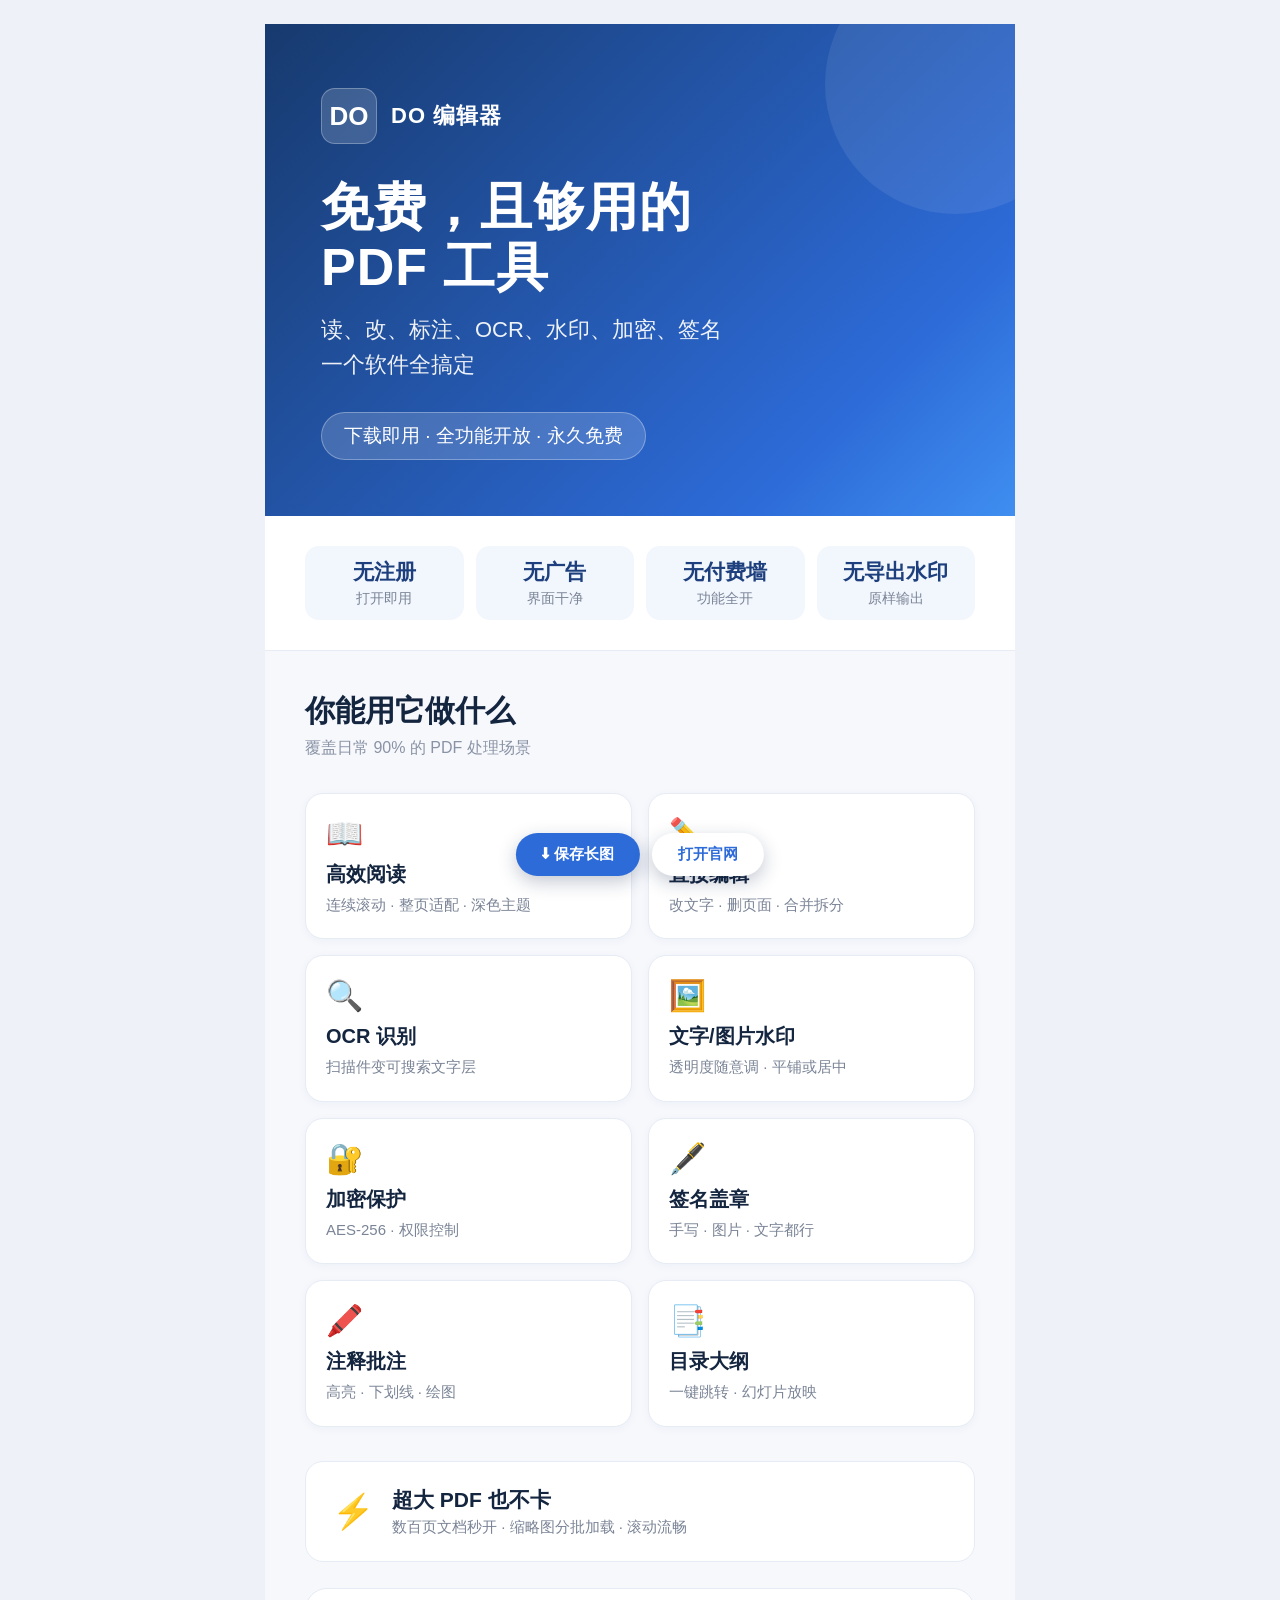
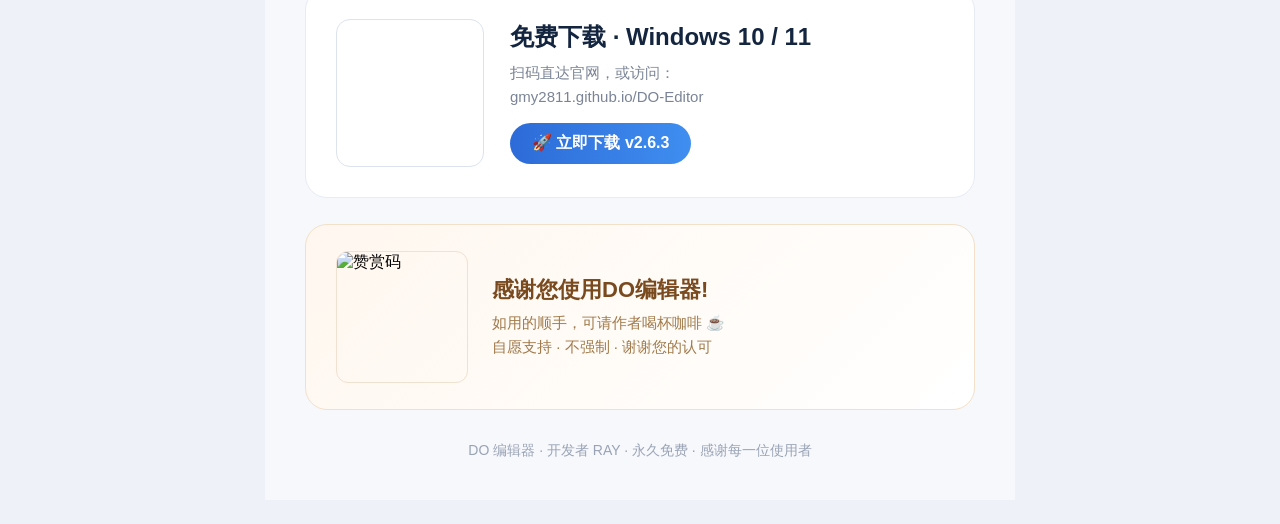
==== promo.html @ 1bd0fe95 "feat(v2.6.4): image edit opacity-only with live page preview, combobox in-frame arrow, i18n fixes" ====
<!DOCTYPE html>
<html lang="zh-CN">
<head>
<meta charset="UTF-8">
<meta name="viewport" content="width=device-width, initial-scale=1.0">
<title>DO编辑器 · 宣传长图</title>
<style>
  * { margin: 0; padding: 0; box-sizing: border-box; -webkit-print-color-adjust: exact; print-color-adjust: exact; }
  body {
    font-family: "Segoe UI", "Microsoft YaHei", "PingFang SC", sans-serif;
    background: #eef1f7;
    display: flex; justify-content: center; padding: 24px 0;
  }
  #canvas {
    width: 750px; min-height: 2000px; background: #f6f8fc;
    position: relative; overflow: hidden;
  }
  /* 顶部装饰 */
  .hero {
    background: linear-gradient(135deg, #173a6e 0%, #2d6bd8 78%, #3f8ef0 100%);
    padding: 64px 56px 56px; color: #fff; position: relative;
  }
  .hero::after {
    content: ""; position: absolute; right: -70px; top: -70px;
    width: 260px; height: 260px; border-radius: 50%;
    background: rgba(255,255,255,0.08);
  }
  .hero .logo-row { display: flex; align-items: center; gap: 14px; margin-bottom: 34px; }
  .hero .logo-badge {
    width: 56px; height: 56px; border-radius: 14px;
    background: rgba(255,255,255,0.16); border: 1px solid rgba(255,255,255,0.28);
    display: flex; align-items: center; justify-content: center;
    font-size: 26px; font-weight: 700; color: #fff;
  }
  .hero h1 { font-size: 52px; font-weight: 700; letter-spacing: 1px; line-height: 1.15; }
  .hero .sub { font-size: 22px; margin-top: 14px; opacity: 0.92; line-height: 1.6; }
  .hero .tagline { margin-top: 30px; display: inline-block; background: rgba(255,255,255,0.16); border: 1px solid rgba(255,255,255,0.3); padding: 10px 22px; border-radius: 40px; font-size: 19px; }
  /* 免费承诺 */
  .badges { display: flex; justify-content: space-between; padding: 30px 40px; gap: 12px; background: #fff; border-bottom: 1px solid #e6ebf4; }
  .badge { flex: 1; text-align: center; padding: 12px 4px; background: #f2f6fd; border-radius: 14px; }
  .badge .t { font-size: 21px; font-weight: 600; color: #1d3f7d; }
  .badge .s { font-size: 14px; color: #7a8496; margin-top: 4px; }
  /* 区块标题 */
  .section { padding: 40px 40px 8px; }
  .section-title { font-size: 30px; font-weight: 700; color: #14253f; }
  .section-sub { font-size: 16px; color: #8a93a5; margin-top: 6px; }
  /* 功能网格 */
  .grid { display: grid; grid-template-columns: 1fr 1fr; gap: 16px; padding: 26px 40px 8px; }
  .feature { background: #fff; border: 1px solid #e6ebf4; border-radius: 18px; padding: 22px 20px; box-shadow: 0 2px 10px rgba(30,60,120,0.04); }
  .feature .ic { font-size: 30px; }
  .feature .n { font-size: 20px; font-weight: 600; color: #14253f; margin-top: 10px; }
  .feature .d { font-size: 15px; color: #7a8496; margin-top: 6px; line-height: 1.5; }
  /* 性能条 */
  .perf { margin: 26px 40px; background: #fff; border: 1px solid #e6ebf4; border-radius: 18px; padding: 24px 26px; display: flex; align-items: center; gap: 18px; }
  .perf .ic { font-size: 34px; }
  .perf .n { font-size: 21px; font-weight: 600; color: #14253f; }
  .perf .d { font-size: 15px; color: #7a8496; margin-top: 4px; }
  /* 下载卡 */
  .download { margin: 14px 40px; background: #fff; border: 1px solid #e6ebf4; border-radius: 22px; padding: 30px; display: flex; align-items: center; gap: 26px; }
  .download .qr-box { width: 148px; height: 148px; background: #fff; border: 1px solid #dce3ee; border-radius: 14px; display: flex; align-items: center; justify-content: center; flex-shrink: 0; }
  .download .info { flex: 1; }
  .download .info .t { font-size: 24px; font-weight: 700; color: #14253f; }
  .download .info .d { font-size: 15px; color: #7a8496; margin-top: 8px; line-height: 1.6; }
  .download .info .btn { display: inline-block; margin-top: 14px; background: linear-gradient(90deg,#2d6bd8,#3f8ef0); color: #fff; font-size: 16px; font-weight: 600; padding: 10px 22px; border-radius: 26px; }
  /* 赞赏 */
  .reward { margin: 26px 40px 10px; background: linear-gradient(135deg,#fff7ef,#fff); border: 1px solid #f3e0c8; border-radius: 22px; padding: 26px 30px; display: flex; align-items: center; gap: 24px; }
  .reward .qr { width: 132px; height: 132px; border: 1px solid #efe2d0; border-radius: 12px; flex-shrink: 0; overflow: hidden; }
  .reward .qr img { width: 100%; height: 100%; object-fit: cover; }
  .reward .info .t { font-size: 22px; font-weight: 700; color: #7a4a1f; }
  .reward .info .d { font-size: 15px; color: #a07a4a; margin-top: 6px; line-height: 1.6; }
  /* 脚注 */
  .foot { text-align: center; padding: 22px 40px 40px; font-size: 14px; color: #9aa3b5; }
  .toolbar { position: fixed; bottom: 24px; left: 50%; transform: translateX(-50%); display: flex; gap: 12px; z-index: 99; }
  .toolbar button { border: none; cursor: pointer; font-size: 15px; font-weight: 600; padding: 12px 26px; border-radius: 30px; box-shadow: 0 6px 18px rgba(20,40,80,0.25); }
  .btn-png { background: #2d6bd8; color: #fff; }
  .btn-link { background: #fff; color: #2d6bd8; }
</style>
</head>
<body>
  <div id="canvas">
    <!-- Hero -->
    <div class="hero">
      <div class="logo-row">
        <div class="logo-badge">DO</div>
        <div style="font-size:22px;font-weight:600;letter-spacing:1px;">DO 编辑器</div>
      </div>
      <h1>免费，且够用的<br>PDF 工具</h1>
      <div class="sub">读、改、标注、OCR、水印、加密、签名<br>一个软件全搞定</div>
      <div class="tagline">下载即用 · 全功能开放 · 永久免费</div>
    </div>

    <!-- 免费承诺 -->
    <div class="badges">
      <div class="badge"><div class="t">无注册</div><div class="s">打开即用</div></div>
      <div class="badge"><div class="t">无广告</div><div class="s">界面干净</div></div>
      <div class="badge"><div class="t">无付费墙</div><div class="s">功能全开</div></div>
      <div class="badge"><div class="t">无导出水印</div><div class="s">原样输出</div></div>
    </div>

    <!-- 功能 -->
    <div class="section">
      <div class="section-title">你能用它做什么</div>
      <div class="section-sub">覆盖日常 90% 的 PDF 处理场景</div>
    </div>
    <div class="grid">
      <div class="feature"><div class="ic">📖</div><div class="n">高效阅读</div><div class="d">连续滚动 · 整页适配 · 深色主题</div></div>
      <div class="feature"><div class="ic">✏️</div><div class="n">直接编辑</div><div class="d">改文字 · 删页面 · 合并拆分</div></div>
      <div class="feature"><div class="ic">🔍</div><div class="n">OCR 识别</div><div class="d">扫描件变可搜索文字层</div></div>
      <div class="feature"><div class="ic">🖼️</div><div class="n">文字/图片水印</div><div class="d">透明度随意调 · 平铺或居中</div></div>
      <div class="feature"><div class="ic">🔐</div><div class="n">加密保护</div><div class="d">AES-256 · 权限控制</div></div>
      <div class="feature"><div class="ic">🖋️</div><div class="n">签名盖章</div><div class="d">手写 · 图片 · 文字都行</div></div>
      <div class="feature"><div class="ic">🖍️</div><div class="n">注释批注</div><div class="d">高亮 · 下划线 · 绘图</div></div>
      <div class="feature"><div class="ic">📑</div><div class="n">目录大纲</div><div class="d">一键跳转 · 幻灯片放映</div></div>
    </div>

    <!-- 性能 -->
    <div class="perf">
      <div class="ic">⚡</div>
      <div>
        <div class="n">超大 PDF 也不卡</div>
        <div class="d">数百页文档秒开 · 缩略图分批加载 · 滚动流畅</div>
      </div>
    </div>

    <!-- 下载 -->
    <div class="download">
      <div class="qr-box" id="qrcode"></div>
      <div class="info">
        <div class="t">免费下载 · Windows 10 / 11</div>
        <div class="d">扫码直达官网，或访问：<br>gmy2811.github.io/DO-Editor</div>
        <div class="btn">🚀 立即下载 v2.6.3</div>
      </div>
    </div>

    <!-- 赞赏 -->
    <div class="reward">
      <div class="qr"><img src="assets/reward_qr.png" alt="赞赏码"></div>
      <div class="info">
        <div class="t">感谢您使用DO编辑器!</div>
        <div class="d">如用的顺手，可请作者喝杯咖啡 ☕<br>自愿支持 · 不强制 · 谢谢您的认可</div>
      </div>
    </div>

    <div class="foot">DO 编辑器 · 开发者 RAY · 永久免费 · 感谢每一位使用者</div>
  </div>

  <div class="toolbar">
    <button class="btn-png" onclick="exportPNG()">⬇ 保存长图</button>
    <button class="btn-link" onclick="window.open('https://gmy2811.github.io/DO-Editor/','_blank')">打开官网</button>
  </div>

  <script src="https://cdn.jsdelivr.net/npm/qrcodejs@1.0.0/qrcode.min.js"></script>
  <script src="https://cdnjs.cloudflare.com/ajax/libs/html2canvas/1.4.1/html2canvas.min.js"></script>
  <script>
    new QRCode(document.getElementById("qrcode"), {
      text: "https://gmy2811.github.io/DO-Editor/",
      width: 132, height: 132,
      colorDark: "#14253f", colorLight: "#ffffff"
    });
    function exportPNG() {
      var btn = document.querySelector(".btn-png");
      btn.textContent = "⏳ 生成中…";
      html2canvas(document.getElementById("canvas"), { scale: 2, useCORS: true, backgroundColor: "#f6f8fc" })
        .then(function (canvas) {
          var a = document.createElement("a");
          a.download = "DO编辑器-免费PDF工具.png";
          a.href = canvas.toDataURL("image/png");
          a.click();
          btn.textContent = "✅ 已保存";
          setTimeout(function(){ btn.textContent = "⬇ 保存长图"; }, 3000);
        })
        .catch(function (e) { alert("导出失败：" + e); btn.textContent = "⬇ 保存长图"; });
    }
  </script>
</body>
</html>
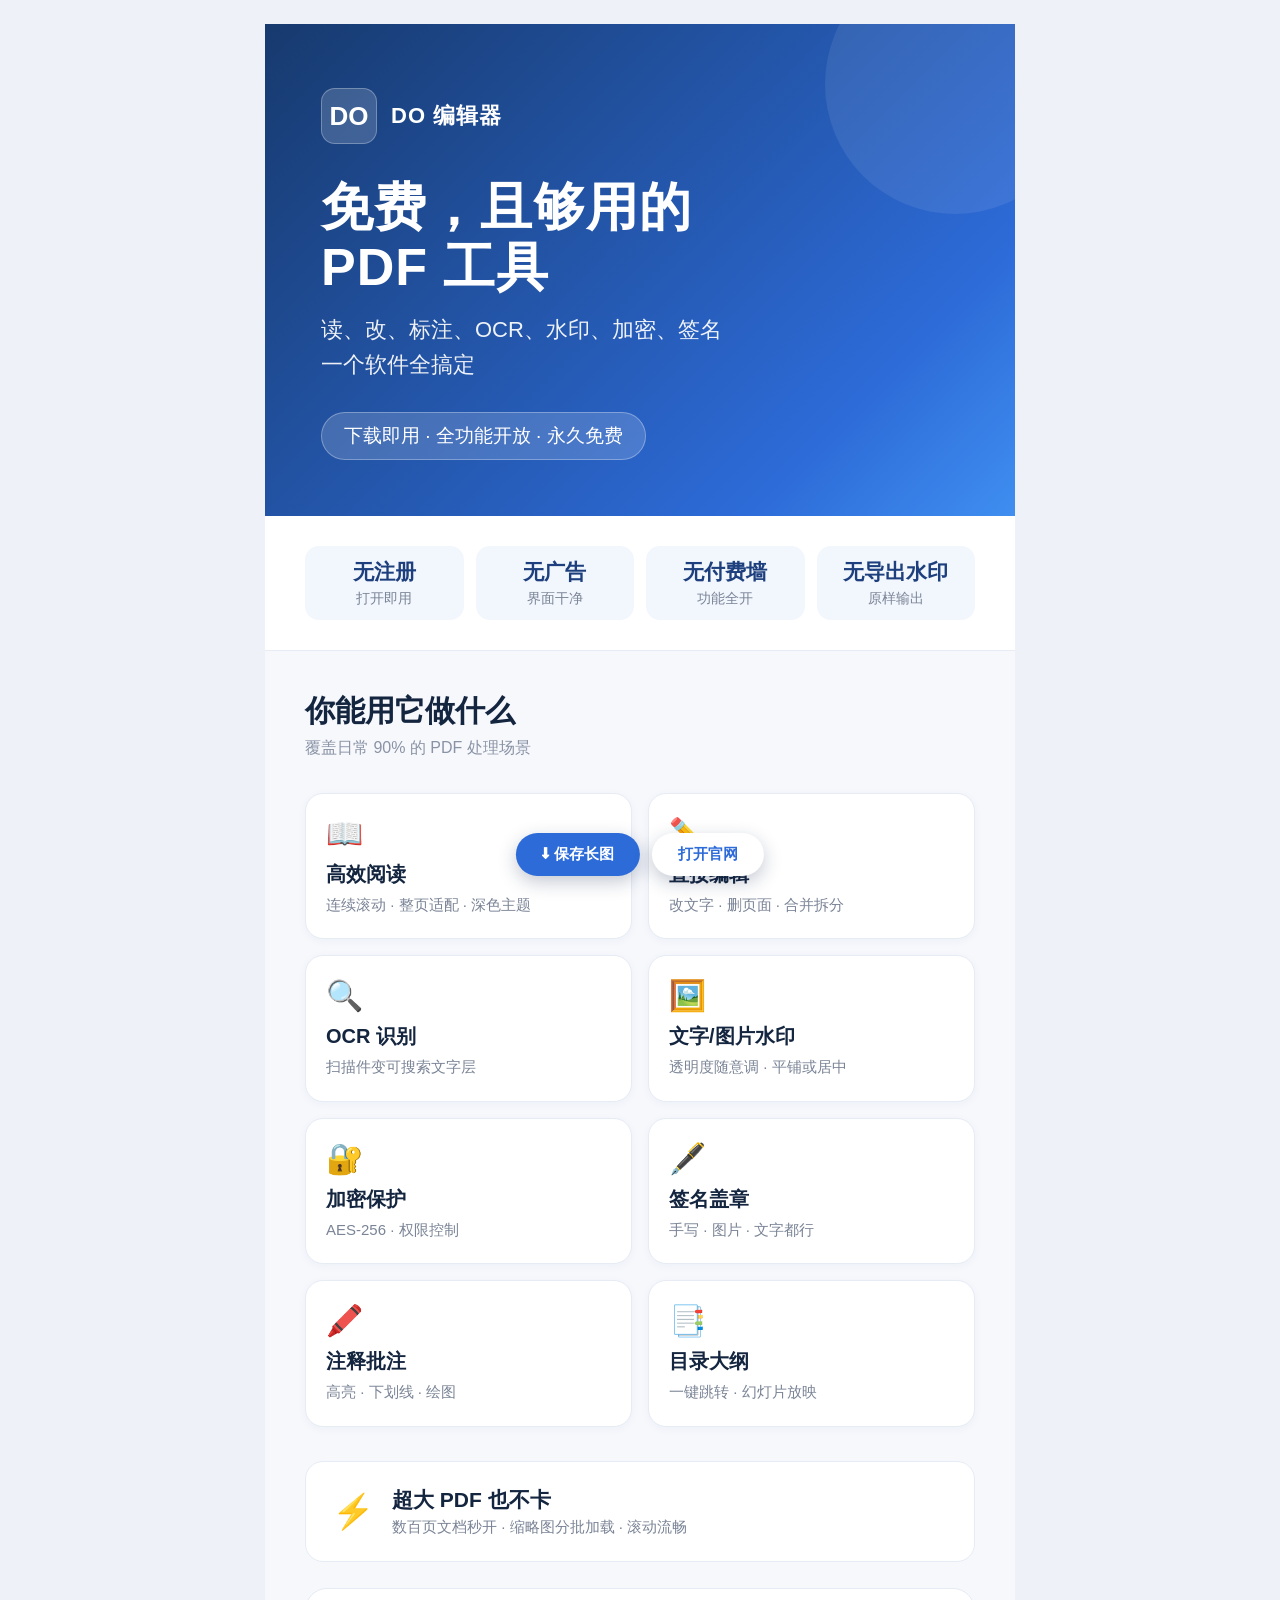
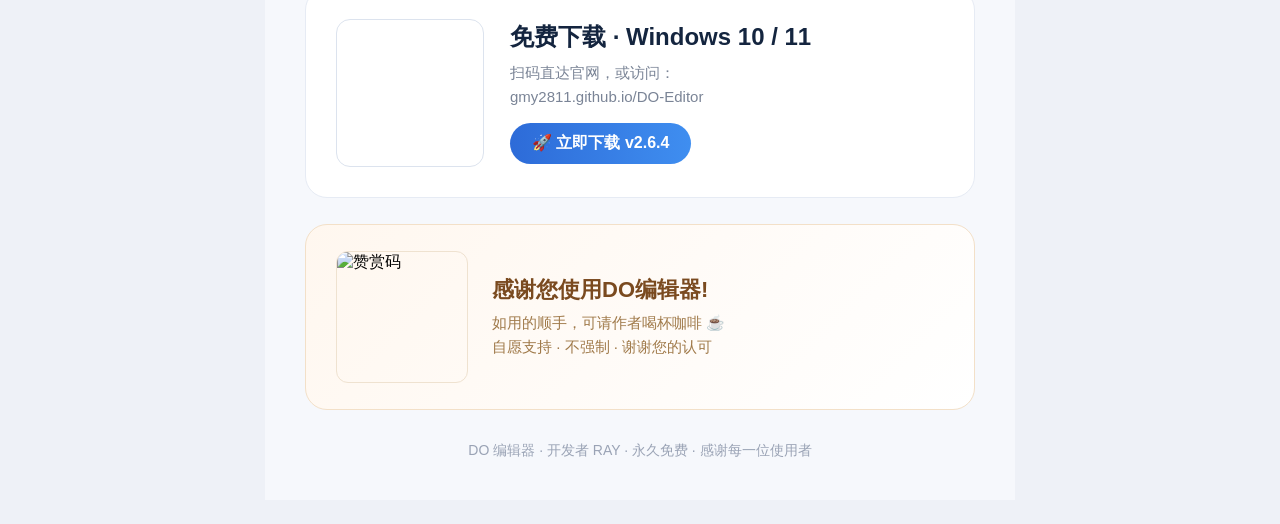
==== commit 5be89bb9: "docs: 下载徽章与宣传文案版本号统一为 v2.6.4" ====
--- a/promo.html
+++ b/promo.html
@@ -128,7 +128,7 @@
       <div class="info">
         <div class="t">免费下载 · Windows 10 / 11</div>
         <div class="d">扫码直达官网，或访问：<br>gmy2811.github.io/DO-Editor</div>
-        <div class="btn">🚀 立即下载 v2.6.3</div>
+        <div class="btn">🚀 立即下载 v2.6.4</div>
       </div>
     </div>
 
